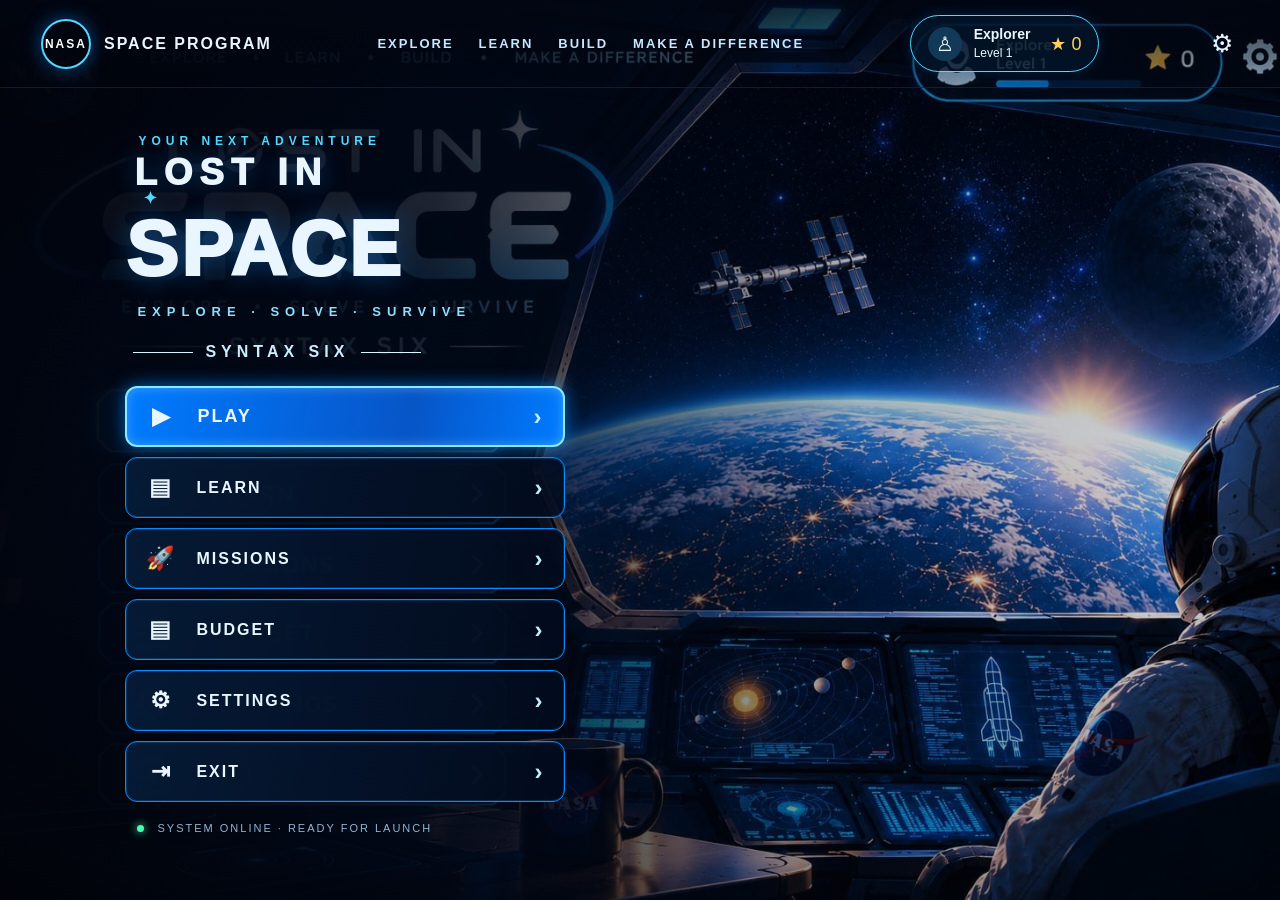
==== index.html @ 26caa360 "Add files via upload" ====
<!doctype html>
<html lang="en">
<head>
<meta charset="utf-8">
<meta name="viewport" content="width=device-width,initial-scale=1">
<title>Lost in Space — Syntax Six</title>
<style>
:root{--blue:#078cff;--cyan:#55d8ff;--ink:#020917;--panel:rgba(2,13,31,.82);--white:#eaf6ff}
*{box-sizing:border-box}body{margin:0;background:#020713;color:var(--white);font-family:Inter,Orbitron,"Segoe UI",sans-serif;min-height:100vh;overflow-x:hidden}
button{font:inherit;color:inherit;cursor:pointer}
.space{position:fixed;inset:0;z-index:-2;background:linear-gradient(90deg,rgba(1,6,18,.98) 0%,rgba(1,8,23,.87) 34%,rgba(1,9,24,.28) 67%,rgba(1,6,18,.18) 100%),url('2747.jpg') center/cover no-repeat}
.space:after{content:"";position:absolute;inset:0;background:radial-gradient(ellipse at 73% 52%,transparent 0 25%,rgba(0,5,15,.15) 65%,rgba(0,0,0,.55));}
header{height:88px;display:flex;align-items:center;justify-content:space-between;padding:18px 3.2%;gap:20px;border-bottom:1px solid #1a8cff30;background:linear-gradient(180deg,#020713bd,transparent)}
.brand{display:flex;align-items:center;gap:13px;font-weight:900;letter-spacing:2px}.brand-mark{width:50px;height:50px;border:2px solid var(--cyan);border-radius:50%;display:grid;place-items:center;color:#fff;font-size:12px;box-shadow:0 0 18px #008cff80}
nav{display:flex;gap:25px;align-items:center}nav a{color:#c8e8ff;text-decoration:none;font-size:13px;letter-spacing:2px;font-weight:700}nav a:hover{color:var(--cyan)}
.profile{display:flex;align-items:center;gap:12px;border:1px solid var(--cyan);border-radius:40px;padding:9px 17px;background:#03162cbb;box-shadow:0 0 14px #008cff35}.avatar{width:34px;height:34px;border-radius:50%;background:#123958;display:grid;place-items:center;font-size:20px}.level{font-size:12px;line-height:1.4}.level b{display:block;font-size:14px}.stars{color:#ffd15a;font-size:18px;margin-left:8px}.gear{border:0;background:transparent;font-size:25px}
main{min-height:calc(100vh - 88px);display:flex;align-items:center;padding:35px 0 55px 9.8%}.menu{width:min(440px,84vw);position:relative}.eyebrow{color:var(--cyan);letter-spacing:5px;font-size:12px;font-weight:800;margin:0 0 8px 13px}.logo{font-size:clamp(43px,6.2vw,78px);font-weight:1000;letter-spacing:3px;line-height:.94;margin:0;text-shadow:0 0 24px #168dff66}.logo span{display:block;font-size:.47em;letter-spacing:7px;margin:0 0 7px 9px}.orbit{color:var(--cyan)}.tagline{letter-spacing:6px;color:#8fdfff;font-size:13px;font-weight:800;margin:18px 0 24px 12px}.rule{display:flex;align-items:center;gap:12px;color:#cceeff;letter-spacing:5px;font-weight:800;margin:0 0 25px 8px}.rule:before,.rule:after{content:"";height:1px;background:#d8f4ff;width:60px}
.actions{display:grid;gap:10px}.menu-btn{display:flex;align-items:center;gap:20px;width:100%;min-height:61px;padding:11px 20px;border:1px solid #078cff;border-radius:12px;background:linear-gradient(100deg,#061c38ed,#020b1ddd);box-shadow:inset 0 0 0 1px #0c7ad84a;transition:.18s;text-align:left;letter-spacing:2px;font-weight:800;font-size:16px}.menu-btn .ico{width:30px;font-size:23px;text-align:center}.menu-btn .arrow{margin-left:auto;font-size:24px;color:#bfeeff}.menu-btn:hover,.menu-btn:focus-visible{outline:none;transform:translateX(5px);border-color:#b0f2ff;box-shadow:0 0 22px #078cff70,inset 0 0 15px #078cff22}.menu-btn.primary{background:linear-gradient(100deg,#007bff,#0755c7 65%,#007bff);border:2px solid #8beaff;box-shadow:0 0 18px #008cffad,inset 0 0 12px #b3f7ff50;font-size:18px}
.status{font-size:11px;letter-spacing:2px;color:#8fb6d4;margin:20px 0 0 12px}.status i{display:inline-block;width:7px;height:7px;border-radius:50%;background:#4effb1;box-shadow:0 0 9px #4effb1;margin-right:8px}
.modal-backdrop{position:fixed;inset:0;background:#000b;display:none;place-items:center;padding:20px;z-index:5}.modal-backdrop.show{display:grid}.modal{width:min(480px,100%);border:1px solid var(--cyan);border-radius:18px;padding:27px;background:linear-gradient(145deg,#071a32,#020713);box-shadow:0 0 40px #007bff66}.modal h2{margin:0 0 12px;letter-spacing:3px}.modal p{color:#b5d8ef;line-height:1.6}.modal button{border:1px solid var(--cyan);background:#064e9b;border-radius:8px;padding:10px 18px;margin-top:10px}.modal .close{float:right;background:transparent;margin:0;padding:4px 10px}
@media(max-width:760px){header{height:auto;min-height:75px;padding:13px 4%;flex-wrap:wrap}.brand-mark{width:40px;height:40px}nav{order:3;width:100%;justify-content:center;gap:14px;flex-wrap:wrap}nav a{font-size:10px;letter-spacing:1px}.profile{margin-left:auto;padding:6px 10px}.gear{display:none}main{padding:45px 7%;min-height:calc(100vh - 110px);align-items:center}.space{background-position:58% center}.menu{width:min(420px,100%)}.menu-btn{min-height:56px}.tagline{letter-spacing:4px}}
@media(prefers-reduced-motion:reduce){*{transition:none!important}}
</style>
</head>
<body>
<div class="space" aria-hidden="true"></div>
<header>
  <div class="brand"><div class="brand-mark">NASA</div><span>SPACE PROGRAM</span></div>
  <nav aria-label="Main navigation"><a href="#explore" data-panel="Explore">EXPLORE</a><a href="#learn" data-panel="Learn">LEARN</a><a href="#build" data-panel="Build">BUILD</a><a href="#impact" data-panel="Make a Difference">MAKE A DIFFERENCE</a></nav>
  <div class="profile"><div class="avatar">♙</div><div class="level"><b>Explorer</b>Level <span id="level">1</span></div><span class="stars">★ <span id="stars">0</span></span></div>
  <button class="gear" aria-label="Open settings" data-panel="Settings">⚙</button>
</header>
<main>
  <section class="menu" aria-label="Game menu">
    <p class="eyebrow">YOUR NEXT ADVENTURE</p>
    <h1 class="logo"><span>LOST IN <span class="orbit">✦</span></span>SPACE</h1>
    <p class="tagline">EXPLORE · SOLVE · SURVIVE</p>
    <div class="rule">SYNTAX SIX</div>
    <div class="actions">
      <button class="menu-btn primary" data-panel="Play"><span class="ico">▶</span> PLAY <span class="arrow">›</span></button>
      <button class="menu-btn" data-panel="Learn"><span class="ico">▤</span> LEARN <span class="arrow">›</span></button>
      <button class="menu-btn" data-panel="Missions"><span class="ico">🚀</span> MISSIONS <span class="arrow">›</span></button>
      <button class="menu-btn" data-panel="Budget"><span class="ico">▤</span> BUDGET <span class="arrow">›</span></button>
      <button class="menu-btn" data-panel="Settings"><span class="ico">⚙</span> SETTINGS <span class="arrow">›</span></button>
      <button class="menu-btn" data-panel="Exit"><span class="ico">⇥</span> EXIT <span class="arrow">›</span></button>
    </div>
    <p class="status"><i></i> SYSTEM ONLINE <span> · </span> READY FOR LAUNCH</p>
  </section>
</main>
<div class="modal-backdrop" id="backdrop" role="dialog" aria-modal="true" aria-labelledby="modal-title">
  <section class="modal"><button class="close" id="close" aria-label="Close">✕</button><h2 id="modal-title">MISSION CONTROL</h2><p id="modal-text">Welcome, Explorer.</p><div id="modal-extra"></div><button id="confirm">CONTINUE</button></section>
</div>
<script>
const backdrop=document.getElementById('backdrop'), title=document.getElementById('modal-title'), body=document.getElementById('modal-text'), extra=document.getElementById('modal-extra');
const content={
 Play:['Ready for launch?','Your first mission is waiting. This is a front-end demo; connect your game engine to start the actual gameplay.','🚀 Mission 01 · The Blue Planet'],
 Learn:['Training database','Learn navigation, resource management, orbital mechanics, and survival basics.','📘 Training modules · Coming soon'],
 Missions:['Mission board','Choose missions, explore unknown worlds, and earn stars as you complete objectives.','⭐ Available missions: 3'],
 Budget:['Mission budget','Track fuel, oxygen, supplies, and mission credits here.','⛽ Fuel 100% · Oxygen 100% · Credits 500'],
 Settings:['System settings','Audio: On · Graphics: High · Language: English','Settings controls can be connected here.'],
 Exit:['Leave the station?','This demo cannot close your browser tab automatically. You can safely close this page when you are ready.',''],
 Explore:['Explore the galaxy','Discover planets, space stations, and new mission locations.','🌌 Galaxy map · Coming soon'],
 Build:['Build your spacecraft','Design your ship and manage its equipment.','🛠 Ship builder · Coming soon'],
 'Make a Difference':['Make a difference','Complete science missions and help protect the worlds you discover.','🌍 Science impact · Coming soon']
};
function openPanel(name){const item=content[name]||[name,'Mission control is ready.',''];title.textContent=item[0].toUpperCase();body.textContent=item[1];extra.textContent=item[2];backdrop.classList.add('show');}
document.querySelectorAll('[data-panel]').forEach(el=>el.addEventListener('click',e=>{e.preventDefault();openPanel(el.dataset.panel)}));
document.getElementById('close').addEventListener('click',()=>backdrop.classList.remove('show'));
document.getElementById('confirm').addEventListener('click',()=>backdrop.classList.remove('show'));
backdrop.addEventListener('click',e=>{if(e.target===backdrop)backdrop.classList.remove('show')});
document.addEventListener('keydown',e=>{if(e.key==='Escape')backdrop.classList.remove('show')});
</script>
</body>
</html>
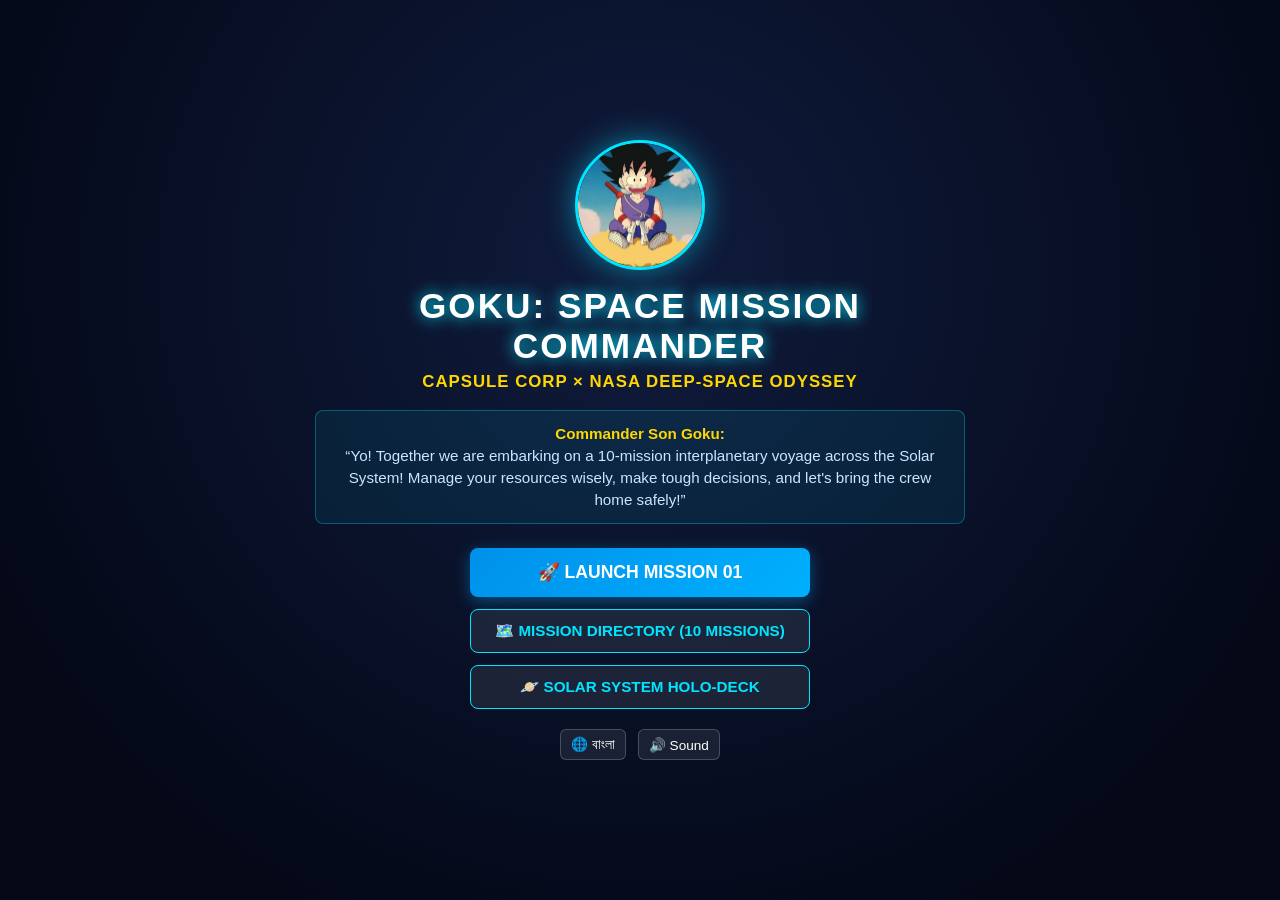
==== commit 4a7adf95: "Add files via upload" ====
--- a/index.html
+++ b/index.html
@@ -1,74 +1,594 @@
-<!doctype html>
+<!DOCTYPE html>
 <html lang="en">
 <head>
-<meta charset="utf-8">
-<meta name="viewport" content="width=device-width,initial-scale=1">
-<title>Lost in Space — Syntax Six</title>
-<style>
-:root{--blue:#078cff;--cyan:#55d8ff;--ink:#020917;--panel:rgba(2,13,31,.82);--white:#eaf6ff}
-*{box-sizing:border-box}body{margin:0;background:#020713;color:var(--white);font-family:Inter,Orbitron,"Segoe UI",sans-serif;min-height:100vh;overflow-x:hidden}
-button{font:inherit;color:inherit;cursor:pointer}
-.space{position:fixed;inset:0;z-index:-2;background:linear-gradient(90deg,rgba(1,6,18,.98) 0%,rgba(1,8,23,.87) 34%,rgba(1,9,24,.28) 67%,rgba(1,6,18,.18) 100%),url('2747.jpg') center/cover no-repeat}
-.space:after{content:"";position:absolute;inset:0;background:radial-gradient(ellipse at 73% 52%,transparent 0 25%,rgba(0,5,15,.15) 65%,rgba(0,0,0,.55));}
-header{height:88px;display:flex;align-items:center;justify-content:space-between;padding:18px 3.2%;gap:20px;border-bottom:1px solid #1a8cff30;background:linear-gradient(180deg,#020713bd,transparent)}
-.brand{display:flex;align-items:center;gap:13px;font-weight:900;letter-spacing:2px}.brand-mark{width:50px;height:50px;border:2px solid var(--cyan);border-radius:50%;display:grid;place-items:center;color:#fff;font-size:12px;box-shadow:0 0 18px #008cff80}
-nav{display:flex;gap:25px;align-items:center}nav a{color:#c8e8ff;text-decoration:none;font-size:13px;letter-spacing:2px;font-weight:700}nav a:hover{color:var(--cyan)}
-.profile{display:flex;align-items:center;gap:12px;border:1px solid var(--cyan);border-radius:40px;padding:9px 17px;background:#03162cbb;box-shadow:0 0 14px #008cff35}.avatar{width:34px;height:34px;border-radius:50%;background:#123958;display:grid;place-items:center;font-size:20px}.level{font-size:12px;line-height:1.4}.level b{display:block;font-size:14px}.stars{color:#ffd15a;font-size:18px;margin-left:8px}.gear{border:0;background:transparent;font-size:25px}
-main{min-height:calc(100vh - 88px);display:flex;align-items:center;padding:35px 0 55px 9.8%}.menu{width:min(440px,84vw);position:relative}.eyebrow{color:var(--cyan);letter-spacing:5px;font-size:12px;font-weight:800;margin:0 0 8px 13px}.logo{font-size:clamp(43px,6.2vw,78px);font-weight:1000;letter-spacing:3px;line-height:.94;margin:0;text-shadow:0 0 24px #168dff66}.logo span{display:block;font-size:.47em;letter-spacing:7px;margin:0 0 7px 9px}.orbit{color:var(--cyan)}.tagline{letter-spacing:6px;color:#8fdfff;font-size:13px;font-weight:800;margin:18px 0 24px 12px}.rule{display:flex;align-items:center;gap:12px;color:#cceeff;letter-spacing:5px;font-weight:800;margin:0 0 25px 8px}.rule:before,.rule:after{content:"";height:1px;background:#d8f4ff;width:60px}
-.actions{display:grid;gap:10px}.menu-btn{display:flex;align-items:center;gap:20px;width:100%;min-height:61px;padding:11px 20px;border:1px solid #078cff;border-radius:12px;background:linear-gradient(100deg,#061c38ed,#020b1ddd);box-shadow:inset 0 0 0 1px #0c7ad84a;transition:.18s;text-align:left;letter-spacing:2px;font-weight:800;font-size:16px}.menu-btn .ico{width:30px;font-size:23px;text-align:center}.menu-btn .arrow{margin-left:auto;font-size:24px;color:#bfeeff}.menu-btn:hover,.menu-btn:focus-visible{outline:none;transform:translateX(5px);border-color:#b0f2ff;box-shadow:0 0 22px #078cff70,inset 0 0 15px #078cff22}.menu-btn.primary{background:linear-gradient(100deg,#007bff,#0755c7 65%,#007bff);border:2px solid #8beaff;box-shadow:0 0 18px #008cffad,inset 0 0 12px #b3f7ff50;font-size:18px}
-.status{font-size:11px;letter-spacing:2px;color:#8fb6d4;margin:20px 0 0 12px}.status i{display:inline-block;width:7px;height:7px;border-radius:50%;background:#4effb1;box-shadow:0 0 9px #4effb1;margin-right:8px}
-.modal-backdrop{position:fixed;inset:0;background:#000b;display:none;place-items:center;padding:20px;z-index:5}.modal-backdrop.show{display:grid}.modal{width:min(480px,100%);border:1px solid var(--cyan);border-radius:18px;padding:27px;background:linear-gradient(145deg,#071a32,#020713);box-shadow:0 0 40px #007bff66}.modal h2{margin:0 0 12px;letter-spacing:3px}.modal p{color:#b5d8ef;line-height:1.6}.modal button{border:1px solid var(--cyan);background:#064e9b;border-radius:8px;padding:10px 18px;margin-top:10px}.modal .close{float:right;background:transparent;margin:0;padding:4px 10px}
-@media(max-width:760px){header{height:auto;min-height:75px;padding:13px 4%;flex-wrap:wrap}.brand-mark{width:40px;height:40px}nav{order:3;width:100%;justify-content:center;gap:14px;flex-wrap:wrap}nav a{font-size:10px;letter-spacing:1px}.profile{margin-left:auto;padding:6px 10px}.gear{display:none}main{padding:45px 7%;min-height:calc(100vh - 110px);align-items:center}.space{background-position:58% center}.menu{width:min(420px,100%)}.menu-btn{min-height:56px}.tagline{letter-spacing:4px}}
-@media(prefers-reduced-motion:reduce){*{transition:none!important}}
-</style>
+  <meta charset="UTF-8">
+  <meta name="viewport" content="width=device-width, initial-scale=1.0, maximum-scale=1.0, user-scalable=no, viewport-fit=cover">
+  <meta name="apple-mobile-web-app-capable" content="yes">
+  <meta name="apple-mobile-web-app-status-bar-style" content="black-translucent">
+  <meta name="theme-color" content="#030611">
+  <title>Goku: Space Mission Commander | মহাকাশ অভিযান</title>
+  <link rel="stylesheet" href="css/style.css">
 </head>
 <body>
-<div class="space" aria-hidden="true"></div>
-<header>
-  <div class="brand"><div class="brand-mark">NASA</div><span>SPACE PROGRAM</span></div>
-  <nav aria-label="Main navigation"><a href="#explore" data-panel="Explore">EXPLORE</a><a href="#learn" data-panel="Learn">LEARN</a><a href="#build" data-panel="Build">BUILD</a><a href="#impact" data-panel="Make a Difference">MAKE A DIFFERENCE</a></nav>
-  <div class="profile"><div class="avatar">♙</div><div class="level"><b>Explorer</b>Level <span id="level">1</span></div><span class="stars">★ <span id="stars">0</span></span></div>
-  <button class="gear" aria-label="Open settings" data-panel="Settings">⚙</button>
-</header>
-<main>
-  <section class="menu" aria-label="Game menu">
-    <p class="eyebrow">YOUR NEXT ADVENTURE</p>
-    <h1 class="logo"><span>LOST IN <span class="orbit">✦</span></span>SPACE</h1>
-    <p class="tagline">EXPLORE · SOLVE · SURVIVE</p>
-    <div class="rule">SYNTAX SIX</div>
-    <div class="actions">
-      <button class="menu-btn primary" data-panel="Play"><span class="ico">▶</span> PLAY <span class="arrow">›</span></button>
-      <button class="menu-btn" data-panel="Learn"><span class="ico">▤</span> LEARN <span class="arrow">›</span></button>
-      <button class="menu-btn" data-panel="Missions"><span class="ico">🚀</span> MISSIONS <span class="arrow">›</span></button>
-      <button class="menu-btn" data-panel="Budget"><span class="ico">▤</span> BUDGET <span class="arrow">›</span></button>
-      <button class="menu-btn" data-panel="Settings"><span class="ico">⚙</span> SETTINGS <span class="arrow">›</span></button>
-      <button class="menu-btn" data-panel="Exit"><span class="ico">⇥</span> EXIT <span class="arrow">›</span></button>
-    </div>
-    <p class="status"><i></i> SYSTEM ONLINE <span> · </span> READY FOR LAUNCH</p>
-  </section>
-</main>
-<div class="modal-backdrop" id="backdrop" role="dialog" aria-modal="true" aria-labelledby="modal-title">
-  <section class="modal"><button class="close" id="close" aria-label="Close">✕</button><h2 id="modal-title">MISSION CONTROL</h2><p id="modal-text">Welcome, Explorer.</p><div id="modal-extra"></div><button id="confirm">CONTINUE</button></section>
-</div>
-<script>
-const backdrop=document.getElementById('backdrop'), title=document.getElementById('modal-title'), body=document.getElementById('modal-text'), extra=document.getElementById('modal-extra');
-const content={
- Play:['Ready for launch?','Your first mission is waiting. This is a front-end demo; connect your game engine to start the actual gameplay.','🚀 Mission 01 · The Blue Planet'],
- Learn:['Training database','Learn navigation, resource management, orbital mechanics, and survival basics.','📘 Training modules · Coming soon'],
- Missions:['Mission board','Choose missions, explore unknown worlds, and earn stars as you complete objectives.','⭐ Available missions: 3'],
- Budget:['Mission budget','Track fuel, oxygen, supplies, and mission credits here.','⛽ Fuel 100% · Oxygen 100% · Credits 500'],
- Settings:['System settings','Audio: On · Graphics: High · Language: English','Settings controls can be connected here.'],
- Exit:['Leave the station?','This demo cannot close your browser tab automatically. You can safely close this page when you are ready.',''],
- Explore:['Explore the galaxy','Discover planets, space stations, and new mission locations.','🌌 Galaxy map · Coming soon'],
- Build:['Build your spacecraft','Design your ship and manage its equipment.','🛠 Ship builder · Coming soon'],
- 'Make a Difference':['Make a difference','Complete science missions and help protect the worlds you discover.','🌍 Science impact · Coming soon']
-};
-function openPanel(name){const item=content[name]||[name,'Mission control is ready.',''];title.textContent=item[0].toUpperCase();body.textContent=item[1];extra.textContent=item[2];backdrop.classList.add('show');}
-document.querySelectorAll('[data-panel]').forEach(el=>el.addEventListener('click',e=>{e.preventDefault();openPanel(el.dataset.panel)}));
-document.getElementById('close').addEventListener('click',()=>backdrop.classList.remove('show'));
-document.getElementById('confirm').addEventListener('click',()=>backdrop.classList.remove('show'));
-backdrop.addEventListener('click',e=>{if(e.target===backdrop)backdrop.classList.remove('show')});
-document.addEventListener('keydown',e=>{if(e.key==='Escape')backdrop.classList.remove('show')});
-</script>
+
+  <!-- ==========================================
+       SCREEN 1: START & TITLE SCREEN
+       ========================================== -->
+  <div id="startScreen" class="app-screen active">
+    <div class="start-hero">
+      <div class="goku-avatar-wrap">
+        <img src="assets/goku.jpg" alt="Commander Son Goku" class="goku-avatar-img">
+      </div>
+      <h1 class="game-main-title" data-en="GOKU: SPACE MISSION COMMANDER" data-bn="গোকু: স্পেস মিশন কমান্ডার">GOKU: SPACE MISSION COMMANDER</h1>
+      <h2 class="game-sub-title" data-en="CAPSULE CORP × NASA DEEP-SPACE ODYSSEY" data-bn="ক্যাপসুল কর্প × নাসা মহাকাশ অভিযান">CAPSULE CORP × NASA DEEP-SPACE ODYSSEY</h2>
+      
+      <div class="goku-welcome-bubble">
+        <strong style="color:var(--neon-gold);">Commander Son Goku:</strong><br>
+        <span data-en="&ldquo;Yo! Together we are embarking on a 10-mission interplanetary voyage across the Solar System! Manage your resources wisely, make tough decisions, and let's bring the crew home safely!&rdquo;"
+              data-bn="&ldquo;ইয়ো! আমরা একসাথে সৌরজগতের ১০টি রোমাঞ্চকর মিশনে নামছি! জ্বালানি, অক্সিজেন আর খাবার সাবধানে সামলাও, সঠিক সিদ্ধান্ত নাও আর নিরাপদে ঘরে ফিরো!&rdquo;">
+          &ldquo;Yo! Together we are embarking on a 10-mission interplanetary voyage across the Solar System! Manage your resources wisely, make tough decisions, and let's bring the crew home safely!&rdquo;
+        </span>
+      </div>
+
+      <div class="start-btn-group">
+        <button id="btnStartGame" class="btn-primary" data-en="🚀 LAUNCH MISSION 01" data-bn="🚀 প্রথম মিশন শুরু করুন">🚀 LAUNCH MISSION 01</button>
+        <button id="btnMissionSelect" class="btn-secondary" data-en="🗺️ MISSION DIRECTORY (10 MISSIONS)" data-bn="🗺️ মিশন ডিরেক্টরি (১০টি মিশন)">🗺️ MISSION DIRECTORY (10 MISSIONS)</button>
+        <button id="btnHoloDeck" class="btn-secondary" data-en="🪐 SOLAR SYSTEM HOLO-DECK" data-bn="🪐 সৌরজগৎ এনসাইক্লোপিডিয়া">🪐 SOLAR SYSTEM HOLO-DECK</button>
+      </div>
+
+      <div style="display:flex; gap:12px; margin-top:20px;">
+        <button id="langToggleBtn" class="icon-btn">🌐 বাংলা</button>
+        <button id="soundToggleBtn" class="icon-btn">🔊 Sound</button>
+      </div>
+    </div>
+  </div>
+
+  <!-- ==========================================
+       SCREEN 2: COCKPIT HUD GAMEPLAY
+       ========================================== -->
+  <div id="gameplayContainer" class="app-screen">
+    
+    <!-- Top Bar -->
+    <header class="hud-topbar">
+      <div class="hud-top-left">
+        <span id="hudMissionName" class="hud-mission-badge">M01: FIRST LAUNCH</span>
+        <span id="hudDestination" class="hud-dest-text">Earth Low Orbit (300 km)</span>
+      </div>
+      <div class="hud-top-center">
+        <span id="hudMissionTime">00:00</span>
+      </div>
+      <div class="hud-top-right">
+        <button class="icon-btn" onclick="gameApp.openMissionSelect()" title="Missions">🗺️</button>
+        <button class="icon-btn" onclick="gameApp.openEncyclopedia()" title="Holo-Deck">🪐</button>
+        <button class="icon-btn" onclick="gameApp.toggleLanguage()" title="Language">🌐</button>
+        <button class="icon-btn" onclick="gameApp.showScreen('startScreen')" title="Home">🏠</button>
+      </div>
+    </header>
+
+    <!-- Cockpit 3-Column Body -->
+    <main class="cockpit-body">
+      
+      <!-- LEFT PANEL: CREW & COMMANDER GOKU -->
+      <aside class="side-panel glass-panel">
+        <div class="panel-header">
+          <span data-en="CREW TELEMETRY" data-bn="ক্রু ও কমান্ডার স্ট্যাটাস">CREW TELEMETRY</span>
+          <span style="color:var(--neon-gold); font-size:0.75rem;">SAIYAN CLASS</span>
+        </div>
+
+        <div class="goku-commander-card">
+          <div class="mini-goku-avatar">
+            <img src="assets/goku.jpg" alt="Son Goku">
+          </div>
+          <div class="goku-card-info">
+            <span class="commander-name">Son Goku (孫悟空)</span>
+            <span class="commander-role" data-en="Mission Commander" data-bn="মিশন কমান্ডার">Mission Commander</span>
+          </div>
+        </div>
+
+        <div class="telemetry-row">
+          <div class="gauge-label-wrap">
+            <span>❤️ <span data-en="Crew Health" data-bn="ক্রু স্বাস্থ্য">Crew Health</span></span>
+            <span id="gaugeHealth_val" class="gauge-val">100%</span>
+          </div>
+          <div class="gauge-track"><div id="gaugeHealth" class="gauge-fill"></div></div>
+        </div>
+
+        <div class="telemetry-row">
+          <div class="gauge-label-wrap">
+            <span>🍖 <span data-en="Food Rations" data-bn="খাদ্য ভাণ্ডার">Food Rations</span></span>
+            <span id="gaugeFood_val" class="gauge-val">100%</span>
+          </div>
+          <div class="gauge-track"><div id="gaugeFood" class="gauge-fill"></div></div>
+        </div>
+
+        <div class="telemetry-row">
+          <div class="gauge-label-wrap">
+            <span>💧 <span data-en="Drinking Water" data-bn="বিশুদ্ধ পানি">Drinking Water</span></span>
+            <span id="gaugeWater_val" class="gauge-val">100%</span>
+          </div>
+          <div class="gauge-track"><div id="gaugeWater" class="gauge-fill"></div></div>
+        </div>
+
+        <div class="telemetry-row">
+          <div class="gauge-label-wrap">
+            <span>🫁 <span data-en="Life Support O2" data-bn="জীবন রক্ষাকারী অক্সিজেন">Life Support O2</span></span>
+            <span id="gaugeCrewO2_val" class="gauge-val">100%</span>
+          </div>
+          <div class="gauge-track"><div id="gaugeCrewO2" class="gauge-fill"></div></div>
+        </div>
+
+        <div class="telemetry-row">
+          <div class="gauge-label-wrap">
+            <span>⚡ <span data-en="Saiyan Energy" data-bn="সাইয়ান এনার্জি">Saiyan Energy</span></span>
+            <span id="gaugeEnergy_val" class="gauge-val">100%</span>
+          </div>
+          <div class="gauge-track"><div id="gaugeEnergy" class="gauge-fill"></div></div>
+        </div>
+
+        <div class="telemetry-row">
+          <div class="gauge-label-wrap">
+            <span>🧠 <span data-en="Crew Stress" data-bn="মানসিক চাপ">Crew Stress</span></span>
+            <span id="gaugeStress_val" class="gauge-val">10%</span>
+          </div>
+          <div class="gauge-track"><div id="gaugeStress" class="gauge-fill" style="background:#00e5ff;"></div></div>
+        </div>
+
+        <!-- Crew Actions -->
+        <div class="crew-action-grid">
+          <button id="btnRestCrew" class="action-btn-sm" title="Rest reduces stress by consuming food/water">
+            <span>🛏️</span>
+            <span data-en="REST CREW" data-bn="বিশ্রাম নিন">REST CREW</span>
+          </button>
+          <button id="btnSenzu" class="action-btn-sm" title="Senzu bean restores health and stamina to 100%">
+            <span>🌱</span>
+            <span data-en="SENZU BEAN" data-bn="সেনজু বিন">SENZU BEAN</span>
+            <span id="senzuCount" style="color:var(--neon-gold); font-size:0.7rem;">× 3</span>
+          </button>
+        </div>
+      </aside>
+
+      <!-- CENTER: SIMULATION CANVAS & BOTTOM CHECKLIST -->
+      <section class="center-cockpit">
+        <div class="canvas-wrapper">
+          <canvas id="simCanvas"></canvas>
+
+          <!-- Mobile On-Screen Touch Controls -->
+          <div class="mobile-controls-overlay">
+            <div class="touch-dpad">
+              <button id="btnTouchUp" class="touch-btn btn-dpad-up">▲</button>
+              <button id="btnTouchLeft" class="touch-btn btn-dpad-left">◀</button>
+              <button id="btnTouchRight" class="touch-btn btn-dpad-right">▶</button>
+              <button id="btnTouchDown" class="touch-btn btn-dpad-down">▼</button>
+            </div>
+            <div class="touch-action-group">
+              <button id="btnTouchThrust" class="touch-action-btn">🚀<br>THRUST</button>
+              <button id="btnTouchAction" class="touch-action-btn">⚡<br>ACTION</button>
+            </div>
+          </div>
+        </div>
+
+        <!-- Bottom Objectives Bar -->
+        <div class="bottom-objectives-panel glass-panel">
+          <div class="objectives-title" data-en="🎯 CURRENT MISSION OBJECTIVES" data-bn="🎯 বর্তমান মিশনের লক্ষ্যসমূহ">🎯 CURRENT MISSION OBJECTIVES</div>
+          <div id="hudObjectivesList" class="objectives-list">
+            <!-- Dynamically populated checklist -->
+          </div>
+        </div>
+      </section>
+
+      <!-- RIGHT PANEL: SPACECRAFT RESOURCES -->
+      <aside class="side-panel glass-panel">
+        <div class="panel-header">
+          <span data-en="SPACECRAFT TELEMETRY" data-bn="নভোযান টেলিমেট্রি">SPACECRAFT TELEMETRY</span>
+          <span style="color:var(--neon-cyan); font-size:0.75rem;">KINTO-UN 1</span>
+        </div>
+
+        <div class="telemetry-row">
+          <div class="gauge-label-wrap">
+            <span>🚀 <span data-en="Ion Propellant (Fuel)" data-bn="জ্বালানি">Ion Propellant (Fuel)</span></span>
+            <span id="gaugeFuel_val" class="gauge-val">100%</span>
+          </div>
+          <div class="gauge-track"><div id="gaugeFuel" class="gauge-fill"></div></div>
+        </div>
+
+        <div class="telemetry-row">
+          <div class="gauge-label-wrap">
+            <span>🫁 <span data-en="Oxygen Reserves" data-bn="অক্সিজেন ভাণ্ডার">Oxygen Reserves</span></span>
+            <span id="gaugeO2_val" class="gauge-val">100%</span>
+          </div>
+          <div class="gauge-track"><div id="gaugeO2" class="gauge-fill"></div></div>
+        </div>
+
+        <div class="telemetry-row">
+          <div class="gauge-label-wrap">
+            <span>🔋 <span data-en="Capsule Reactor Power" data-bn="রিঅ্যাক্টর বিদ্যুৎ">Capsule Reactor Power</span></span>
+            <span id="gaugePower_val" class="gauge-val">100%</span>
+          </div>
+          <div class="gauge-track"><div id="gaugePower" class="gauge-fill"></div></div>
+        </div>
+
+        <div class="telemetry-row">
+          <div class="gauge-label-wrap">
+            <span>🛡️ <span data-en="Hull Shield Integrity" data-bn="জাহাজের বর্ম অক্ষত">Hull Shield Integrity</span></span>
+            <span id="gaugeHull_val" class="gauge-val">100%</span>
+          </div>
+          <div class="gauge-track"><div id="gaugeHull" class="gauge-fill"></div></div>
+        </div>
+
+        <div class="telemetry-row">
+          <div class="gauge-label-wrap">
+            <span>📦 <span data-en="Cargo Payload Mass" data-bn="মালামালের ভর">Cargo Payload Mass</span></span>
+            <span id="gaugeCargo_val" class="gauge-val">60%</span>
+          </div>
+          <div class="gauge-track"><div id="gaugeCargo" class="gauge-fill"></div></div>
+        </div>
+
+        <div class="telemetry-row">
+          <div class="gauge-label-wrap">
+            <span>📡 <span data-en="Mission Control Signal" data-bn="যোগাযোগ সংকেত">Mission Control Signal</span></span>
+            <span id="gaugeComms_val" class="gauge-val">100%</span>
+          </div>
+          <div class="gauge-track"><div id="gaugeComms" class="gauge-fill"></div></div>
+        </div>
+
+        <div class="cargo-consequence-card" style="margin-top:auto;">
+          <div style="font-weight:700; color:var(--neon-gold);" data-en="CONSEQUENCE ENGINE" data-bn="সিদ্ধান্ত ও প্রভাব">CONSEQUENCE ENGINE</div>
+          <div style="color:var(--text-secondary); font-size:0.75rem;" data-en="Space is not about reaching the destination. It is about making the right decisions to come back home." data-bn="মহাকাশ শুধু গন্তব্যে পৌঁছানো নয়। এটি সঠিক সিদ্ধান্ত নিয়ে নিরাপদে ঘরে ফেরার শিল্প।">
+            Space is not about reaching the destination. It is about making the right decisions to come back home.
+          </div>
+        </div>
+      </aside>
+
+    </main>
+  </div>
+
+  <!-- ==========================================
+       MODAL 1: MISSION BRIEFING
+       ========================================== -->
+  <div id="briefingModal" class="modal-backdrop">
+    <div class="modal-card">
+      <div class="modal-header">
+        <div class="modal-title-group">
+          <span id="briefingAct" class="modal-act-subtitle">ACT 1 — TRAINING</span>
+          <span id="briefingTitle" class="modal-title">MISSION 01: FIRST LAUNCH</span>
+        </div>
+        <button id="briefingCloseBtn" class="icon-btn">✕</button>
+      </div>
+
+      <div class="modal-body">
+        <div style="display:flex; justify-content:space-between; align-items:center;">
+          <div><strong style="color:var(--neon-cyan);">DESTINATION:</strong> <span id="briefingDest">Earth Orbit</span></div>
+          <div><strong style="color:var(--neon-gold);">RISK LEVEL:</strong> <span id="briefingDifficulty">⭐</span></div>
+        </div>
+
+        <div>
+          <strong style="color:var(--neon-cyan);">OBJECTIVE:</strong>
+          <p id="briefingObjective" style="margin-top:4px; font-size:0.9rem; line-height:1.4; color:#d9e8fb;">Launch into orbit.</p>
+        </div>
+
+        <div>
+          <strong style="color:var(--neon-gold);">TACTICAL TASKS:</strong>
+          <ul id="briefingTasks" style="list-style:none; margin-top:6px; display:flex; flex-direction:column; gap:4px; font-size:0.85rem;"></ul>
+        </div>
+
+        <div>
+          <strong style="color:var(--neon-red);">POTENTIAL RISK:</strong>
+          <p id="briefingRisk" style="margin-top:4px; font-size:0.85rem; color:#ff9100;"></p>
+        </div>
+
+        <div class="goku-welcome-bubble" style="margin-bottom:0;">
+          <strong style="color:var(--neon-gold);">Commander Goku's Advice:</strong><br>
+          <span id="briefingGokuText">Hold on tight!</span>
+        </div>
+      </div>
+
+      <div class="modal-footer">
+        <button id="briefingPrepBtn" class="btn-primary" data-en="CONFIGURE CARGO & EQUIPMENT ➔" data-bn="মালামাল ও সরঞ্জাম প্রস্তুত করুন ➔">CONFIGURE CARGO & EQUIPMENT ➔</button>
+      </div>
+    </div>
+  </div>
+
+  <!-- ==========================================
+       MODAL 2: CARGO PREPARATION & CONSEQUENCE
+       ========================================== -->
+  <div id="cargoModal" class="modal-backdrop">
+    <div class="modal-card">
+      <div class="modal-header">
+        <div class="modal-title-group">
+          <span class="modal-act-subtitle" data-en="DECISION & CONSEQUENCE SYSTEM" data-bn="সিদ্ধান্ত ও পরিণতি ব্যবস্থা">DECISION & CONSEQUENCE SYSTEM</span>
+          <span class="modal-title" data-en="MISSION PAYLOAD CONFIGURATION" data-bn="মিশন মালামাল ও জ্বালানি লোডিং">MISSION PAYLOAD CONFIGURATION</span>
+        </div>
+        <button class="modal-close-btn icon-btn">✕</button>
+      </div>
+
+      <div class="modal-body">
+        <div class="cargo-consequence-card">
+          <strong style="color:var(--neon-cyan);" data-en="Physics Tradeoff Notice:" data-bn="মহাকাশ পদার্থবিদ্যার নিয়মাবলী:">Physics Tradeoff Notice:</strong>
+          <span data-en="More Food/Water = Higher Crew Survival, but Spacecraft Mass ↑ = Fuel Consumption Rate ↑ and Maneuverability ↓."
+                data-bn="বেশি খাবার/পানি = ক্রু বেঁচে থাকার সম্ভাবনা বৃদ্ধি, কিন্তু নভোযানের ভর বৃদ্ধি = জ্বালানি খরচ বৃদ্ধি ও স্টিয়ারিং ধীর!">
+            More Food/Water = Higher Crew Survival, but Spacecraft Mass ↑ = Fuel Consumption Rate ↑ and Maneuverability ↓.
+          </span>
+        </div>
+
+        <!-- Food Rations -->
+        <div class="cargo-config-row">
+          <div>
+            <div style="font-weight:700;">🍖 <span data-en="Food Supply" data-bn="খাদ্য সরবরাহ">Food Supply</span></div>
+            <div style="font-size:0.75rem; color:var(--text-secondary);" data-en="Keeps crew healthy and energized" data-bn="ক্রুর শক্তি ও স্বাস্থ্য বজায় রাখে">Keeps crew healthy</div>
+          </div>
+          <div class="cargo-stepper">
+            <button id="cargo_food_minus" class="step-btn">−</button>
+            <span id="cargoFoodVal" class="step-val">200 kg</span>
+            <button id="cargo_food_plus" class="step-btn">+</button>
+          </div>
+        </div>
+
+        <!-- Drinking Water -->
+        <div class="cargo-config-row">
+          <div>
+            <div style="font-weight:700;">💧 <span data-en="Purified Water" data-bn="বিশুদ্ধ পানি">Purified Water</span></div>
+            <div style="font-size:0.75rem; color:var(--text-secondary);" data-en="Essential for vital life support" data-bn="জীবনের অস্তিত্বের জন্য অপরিহার্য">Vital for survival</div>
+          </div>
+          <div class="cargo-stepper">
+            <button id="cargo_water_minus" class="step-btn">−</button>
+            <span id="cargoWaterVal" class="step-val">200 kg</span>
+            <button id="cargo_water_plus" class="step-btn">+</button>
+          </div>
+        </div>
+
+        <!-- Fuel Propellant -->
+        <div class="cargo-config-row">
+          <div>
+            <div style="font-weight:700;">🚀 <span data-en="Extra Ion Fuel" data-bn="অতিরিক্ত জ্বালানি">Extra Ion Fuel</span></div>
+            <div style="font-size:0.75rem; color:var(--text-secondary);" data-en="Powers thrusters & trajectory burns" data-bn="থ্রাস্টার ও দীর্ঘ ফ্লাইটের চালিকাশক্তি">Powers thrusters</div>
+          </div>
+          <div class="cargo-stepper">
+            <button id="cargo_fuel_minus" class="step-btn">−</button>
+            <span id="cargoFuelVal" class="step-val">500 kg</span>
+            <button id="cargo_fuel_plus" class="step-btn">+</button>
+          </div>
+        </div>
+
+        <!-- Scientific Kits -->
+        <div class="cargo-config-row">
+          <div>
+            <div style="font-weight:700;">🧪 <span data-en="Scientific Lab Equipment" data-bn="বৈজ্ঞানিক গবেষণাগার সরঞ্জাম">Scientific Lab Equipment</span></div>
+            <div style="font-size:0.75rem; color:var(--text-secondary);" data-en="Earns bonus XP from discoveries" data-bn="গবেষণায় বিশাল এক্সপি বোনাস অর্জন">Earns bonus XP</div>
+          </div>
+          <div class="cargo-stepper">
+            <button id="cargo_scienceKit_minus" class="step-btn">−</button>
+            <span id="cargoKitVal" class="step-val">100 kg</span>
+            <button id="cargo_scienceKit_plus" class="step-btn">+</button>
+          </div>
+        </div>
+
+        <!-- Emergency Oxygen Tanks -->
+        <div class="cargo-config-row">
+          <div>
+            <div style="font-weight:700;">🫁 <span data-en="Oxygen Reserve Tanks" data-bn="অক্সিজেন রিজার্ভ সিলিন্ডার">Oxygen Reserve Tanks</span></div>
+            <div style="font-size:0.75rem; color:var(--text-secondary);" data-en="Backup breathable atmosphere" data-bn="জরুরি শ্বাসের জোগান">Critical backup</div>
+          </div>
+          <div class="cargo-stepper">
+            <button id="cargo_oxygen_minus" class="step-btn">−</button>
+            <span id="cargoO2Val" class="step-val">200 kg</span>
+            <button id="cargo_oxygen_plus" class="step-btn">+</button>
+          </div>
+        </div>
+
+        <!-- Payload Mass Bar -->
+        <div style="margin-top:6px;">
+          <div style="display:flex; justify-content:space-between; font-size:0.8rem; margin-bottom:4px;">
+            <span data-en="Total Spacecraft Payload Mass:" data-bn="মোট নভোযানের পেলোড ভর:">Total Spacecraft Payload Mass:</span>
+            <span id="cargoWeightText" style="font-family:var(--font-mono); font-weight:700; color:var(--neon-cyan);">1200 kg / 1200 kg</span>
+          </div>
+          <div class="gauge-track"><div id="cargoWeightBar" class="gauge-fill"></div></div>
+        </div>
+
+        <div style="display:flex; justify-content:space-between; font-size:0.85rem; padding:6px 0;">
+          <div><span data-en="Fuel Consumption Rate:" data-bn="জ্বালানি ব্যবহারের হার:">Fuel Consumption Rate:</span> <strong id="cargoFuelMultiplier" style="color:var(--neon-gold);">1.15x</strong></div>
+          <div><span data-en="Maneuverability:" data-bn="স্টিয়ারিং গতিশীলতা:">Maneuverability:</span> <strong id="cargoManeuverability" style="color:var(--neon-green);">85%</strong></div>
+        </div>
+      </div>
+
+      <div class="modal-footer">
+        <button id="confirmLaunchBtn" class="btn-primary" data-en="CONFIRM & COMMENCE LAUNCH ➔" data-bn="যাচাই সম্পন্ন ও উড্ডয়ন শুরু ➔">CONFIRM & COMMENCE LAUNCH ➔</button>
+      </div>
+    </div>
+  </div>
+
+  <!-- ==========================================
+       MODAL 3: UNEXPECTED CRISIS EVENT (Page 2 & 11)
+       ========================================== -->
+  <div id="crisisModal" class="modal-backdrop">
+    <div class="modal-card crisis-pulse">
+      <div class="modal-header" style="border-color:var(--neon-red);">
+        <div class="modal-title-group">
+          <span class="modal-act-subtitle" style="color:var(--neon-red);" data-en="🚨 RED ALERT — UNEXPECTED EVENT" data-bn="🚨 লাল সংকেত — অপ্রত্যাশিত সংকট">🚨 RED ALERT — UNEXPECTED EVENT</span>
+          <span id="crisisEventTitle" class="modal-title" style="color:#ff5566;">SOLAR RADIATION STORM</span>
+        </div>
+      </div>
+
+      <div class="modal-body">
+        <p id="crisisEventDesc" style="font-size:0.95rem; line-height:1.45; color:#ffebee;"></p>
+        <div style="font-weight:700; color:var(--neon-gold); font-size:0.85rem;" data-en="COMMANDER DECISION REQUIRED:" data-bn="কমান্ডারের অবিলম্বে সিদ্ধান্ত প্রয়োজন:">
+          COMMANDER DECISION REQUIRED:
+        </div>
+        <div id="crisisChoices" style="display:flex; flex-direction:column; gap:10px;">
+          <!-- Populated dynamically -->
+        </div>
+      </div>
+    </div>
+  </div>
+
+  <!-- ==========================================
+       MODAL 4: MISSION RESULTS SCREEN (Page 12-13)
+       ========================================== -->
+  <div id="resultScreen" class="app-screen">
+    <div class="modal-backdrop active" style="position:relative; width:100%; height:100%; background:none;">
+      <div class="modal-card" style="max-width:580px;">
+        <div class="modal-header">
+          <span id="resultStatus" class="result-header" style="color:var(--neon-green);">✅ MISSION COMPLETE</span>
+        </div>
+
+        <div class="modal-body">
+          <!-- Statistics Grid -->
+          <div class="result-stat-grid">
+            <div class="result-stat-box">
+              <span class="result-stat-title" data-en="Crew Survival" data-bn="ক্রু বেঁচে থাকার হার">Crew Survival</span>
+              <span id="resCrewSurvival" class="result-stat-value">100%</span>
+            </div>
+            <div class="result-stat-box">
+              <span class="result-stat-title" data-en="Fuel Remaining" data-bn="অবশিষ্ট জ্বালানি">Fuel Remaining</span>
+              <span id="resFuelRemain" class="result-stat-value">34%</span>
+            </div>
+            <div class="result-stat-box">
+              <span class="result-stat-title" data-en="Oxygen Remaining" data-bn="অবশিষ্ট অক্সিজেন">Oxygen Remaining</span>
+              <span id="resO2Remain" class="result-stat-value">41%</span>
+            </div>
+            <div class="result-stat-box">
+              <span class="result-stat-title" data-en="Hull Shield Integrity" data-bn="জাহাজের বর্ম অক্ষত">Hull Shield Integrity</span>
+              <span id="resHullIntegrity" class="result-stat-value">82%</span>
+            </div>
+            <div class="result-stat-box" style="grid-column: span 2;">
+              <span class="result-stat-title" data-en="Tasks & Samples Completed" data-bn="সম্পন্ন কাজ ও সংগৃহীত নমুনা">Tasks & Samples Completed</span>
+              <span id="resSamples" class="result-stat-value">5 / 5</span>
+            </div>
+          </div>
+
+          <!-- Itemized Scoring System (From PDF Page 12) -->
+          <div class="score-breakdown-card">
+            <div style="font-weight:700; color:var(--neon-gold); font-size:0.85rem; margin-bottom:4px;" data-en="SCORING BREAKDOWN (PDF STANDARD)" data-bn="স্কোরিং বিবরণ (পিডিএফ নিয়ম)">
+              SCORING BREAKDOWN (PDF STANDARD)
+            </div>
+            <div id="scoreList"></div>
+            <div class="score-total-box">
+              <span class="score-total-title" data-en="MISSION SCORE" data-bn="মোট মিশন স্কোর">MISSION SCORE</span>
+              <span id="resultTotalScore" class="score-total-val">1,420 XP</span>
+            </div>
+          </div>
+
+          <div style="text-align:center; font-size:1.8rem; margin:6px 0;" id="resultStars">
+            ⭐⭐⭐⭐
+          </div>
+
+          <div class="goku-welcome-bubble" style="margin-bottom:0;">
+            <strong style="color:var(--neon-gold);">Commander Son Goku:</strong><br>
+            <span id="resultGokuText">Awesome teamwork! Ready for the next coordinates!</span>
+          </div>
+        </div>
+
+        <div class="modal-footer">
+          <button id="resultHomeBtn" class="btn-secondary" data-en="BASE CONTROL" data-bn="বেস কন্ট্রোল">BASE CONTROL</button>
+          <button id="resultRetryBtn" class="btn-secondary" data-en="RETRY" data-bn="পুনরায় চেষ্টা">RETRY</button>
+          <button id="resultNextBtn" class="btn-primary" data-en="NEXT MISSION UNLOCKED ➔" data-bn="পরবর্তী মিশন আনলক ➔">NEXT MISSION UNLOCKED ➔</button>
+        </div>
+      </div>
+    </div>
+  </div>
+
+  <!-- ==========================================
+       MODAL 5: SOLAR SYSTEM HOLO-DECK ENCYCLOPEDIA
+       ========================================== -->
+  <div id="encyclopediaModal" class="modal-backdrop">
+    <div class="modal-card" style="max-width:750px;">
+      <div class="modal-header">
+        <div class="modal-title-group">
+          <span class="modal-act-subtitle" data-en="EDUCATIONAL SOLAR SYSTEM ARCHIVE" data-bn="সৌরজগতের বৈজ্ঞানিক এনসাইক্লোপিডিয়া">EDUCATIONAL SOLAR SYSTEM ARCHIVE</span>
+          <span class="modal-title" data-en="PLANETS OF THE SOLAR SYSTEM" data-bn="সৌরজগতের ৮টি গ্রহের তথ্য">PLANETS OF THE SOLAR SYSTEM</span>
+        </div>
+        <button class="modal-close-btn icon-btn">✕</button>
+      </div>
+
+      <div class="modal-body">
+        <div class="holo-layout">
+          <!-- Planet Selector Column -->
+          <div id="encyclopediaPlanetList" class="planet-tab-list">
+            <!-- Dynamically populated 8 planets -->
+          </div>
+
+          <!-- Planet Educational Fact Card -->
+          <div class="holo-details-wrap">
+            <div class="holo-planet-visual">
+              <div id="holoPlanetSphere" class="holo-sphere"></div>
+            </div>
+
+            <div>
+              <h3 id="holoPlanetName" style="color:#fff; font-size:1.4rem;">Earth (পৃথিবী)</h3>
+              <div id="holoPlanetTagline" style="color:var(--neon-cyan); font-size:0.85rem; margin-bottom:8px;">Our Home & Life Oasis</div>
+            </div>
+
+            <!-- Stats grid -->
+            <div style="display:grid; grid-template-columns:1fr 1fr; gap:8px; background:rgba(255,255,255,0.04); padding:10px; border-radius:8px;">
+              <div><span style="color:var(--text-secondary); font-size:0.75rem;">Dist. from Sun:</span> <strong id="holoDistSun" style="color:#fff; font-family:var(--font-mono);">149.6M km</strong></div>
+              <div><span style="color:var(--text-secondary); font-size:0.75rem;">Diameter:</span> <strong id="holoDiameter" style="color:#fff; font-family:var(--font-mono);">12,742 km</strong></div>
+              <div><span style="color:var(--text-secondary); font-size:0.75rem;">Moons:</span> <strong id="holoMoons" style="color:#fff; font-family:var(--font-mono);">1</strong></div>
+              <div><span style="color:var(--text-secondary); font-size:0.75rem;">Avg Temp:</span> <strong id="holoTemp" style="color:#fff; font-family:var(--font-mono);">15°C</strong></div>
+              <div style="grid-column:span 2;"><span style="color:var(--text-secondary); font-size:0.75rem;">Orbital Revolution:</span> <strong id="holoOrbital" style="color:#fff; font-family:var(--font-mono);">365.25 days</strong></div>
+            </div>
+
+            <div>
+              <strong style="color:var(--neon-gold); font-size:0.85rem;" data-en="SCIENTIFIC FACTS:" data-bn="বৈজ্ঞানিক তথ্যসমূহ:">SCIENTIFIC FACTS:</strong>
+              <ul id="holoPlanetFacts" class="holo-facts-list" style="list-style:none; margin-top:6px;"></ul>
+            </div>
+          </div>
+        </div>
+      </div>
+
+      <div class="modal-footer">
+        <button id="btnViewInfographic" class="btn-primary" style="margin-right:auto;" data-en="🖼️ VIEW FULL INFOGRAPHIC CHART" data-bn="🖼️ সম্পূর্ণ চার্ট দেখুন">🖼️ VIEW FULL INFOGRAPHIC CHART</button>
+        <button class="modal-close-btn btn-secondary" data-en="CLOSE ARCHIVE" data-bn="বন্ধ করুন">CLOSE ARCHIVE</button>
+      </div>
+    </div>
+  </div>
+
+  <!-- ==========================================
+       MODAL 5B: EDUCATIONAL INFOGRAPHIC POSTER VIEWER
+       ========================================== -->
+  <div id="infographicModal" class="modal-backdrop">
+    <div class="modal-card" style="max-width:850px; max-height:92vh;">
+      <div class="modal-header">
+        <span class="modal-title" data-en="SOLAR SYSTEM INFOGRAPHIC POSTER" data-bn="সৌরজগতের পূর্ণাঙ্গ তথ্যচিত্র">SOLAR SYSTEM INFOGRAPHIC POSTER</span>
+        <button class="modal-close-btn icon-btn">✕</button>
+      </div>
+      <div class="modal-body" style="align-items:center; overflow-y:auto; padding:12px;">
+        <img src="assets/planets_info.webp" alt="Planets of the Solar System" style="max-width:100%; height:auto; border-radius:8px; box-shadow:0 0 20px rgba(0,229,255,0.3); margin-bottom:14px;">
+        <img src="assets/planets_grid.jpg" alt="8 Planets Comparison" style="max-width:100%; height:auto; border-radius:8px; box-shadow:0 0 20px rgba(0,229,255,0.3);">
+      </div>
+      <div class="modal-footer">
+        <button class="modal-close-btn btn-secondary" data-en="CLOSE" data-bn="বন্ধ করুন">CLOSE</button>
+      </div>
+    </div>
+  </div>
+
+  <!-- ==========================================
+       MODAL 6: 10-MISSION DIRECTORY SELECTOR
+       ========================================== -->
+  <div id="missionSelectModal" class="modal-backdrop">
+    <div class="modal-card" style="max-width:800px;">
+      <div class="modal-header">
+        <div class="modal-title-group">
+          <span class="modal-act-subtitle" data-en="COMMAND FLIGHT DIRECTORY" data-bn="ফ্লাইট মিশন ডিরেক্টরি">COMMAND FLIGHT DIRECTORY</span>
+          <span class="modal-title" data-en="ALL 10 SPACE MISSIONS" data-bn="১০টি মহাকাশ মিশন তালিকা">ALL 10 SPACE MISSIONS</span>
+        </div>
+        <button class="modal-close-btn icon-btn">✕</button>
+      </div>
+
+      <div class="modal-body">
+        <div id="missionSelectGrid" class="mission-select-grid">
+          <!-- Populated from data.js -->
+        </div>
+      </div>
+
+      <div class="modal-footer">
+        <button class="modal-close-btn btn-secondary" data-en="CLOSE" data-bn="বন্ধ করুন">CLOSE</button>
+      </div>
+    </div>
+  </div>
+
+  <!-- Scripts -->
+  <script src="js/data.js"></script>
+  <script src="js/audio.js"></script>
+  <script src="js/engine.js"></script>
+  <script src="js/game.js"></script>
 </body>
-</html>+</html>
--- a/css/style.css
+++ b/css/style.css
@@ -0,0 +1,933 @@
+/* ============================================================
+   GOKU: SPACE MISSION COMMANDER
+   NASA Mission Control + Futuristic Capsule Corp HUD Theme
+   Optimized for Desktop, Tablets & Smartphones
+   ============================================================ */
+
+:root {
+  --bg-space: #030611;
+  --bg-panel: rgba(10, 18, 38, 0.78);
+  --bg-panel-border: rgba(0, 229, 255, 0.28);
+  --bg-panel-hover: rgba(0, 229, 255, 0.12);
+  --neon-cyan: #00e5ff;
+  --neon-gold: #ffd700;
+  --neon-green: #00ff88;
+  --neon-orange: #ff9100;
+  --neon-red: #ff3344;
+  --text-primary: #e6f1ff;
+  --text-secondary: #8ba2c4;
+  --font-mono: 'SF Mono', 'Courier New', Courier, monospace;
+  --hud-radius: 10px;
+}
+
+* {
+  box-sizing: border-box;
+  margin: 0;
+  padding: 0;
+  user-select: none;
+  -webkit-user-select: none;
+  -webkit-tap-highlight-color: transparent;
+}
+
+body {
+  background-color: var(--bg-space);
+  color: var(--text-primary);
+  font-family: -apple-system, BlinkMacSystemFont, 'Segoe UI', Roboto, Helvetica, Arial, sans-serif;
+  overflow: hidden;
+  height: 100vh;
+  height: 100dvh;
+  width: 100vw;
+}
+
+/* Glassmorphism Panel Utility */
+.glass-panel {
+  background: var(--bg-panel);
+  backdrop-filter: blur(12px);
+  -webkit-backdrop-filter: blur(12px);
+  border: 1px solid var(--bg-panel-border);
+  border-radius: var(--hud-radius);
+  box-shadow: 0 4px 24px rgba(0, 0, 0, 0.6), inset 0 0 12px rgba(0, 229, 255, 0.05);
+}
+
+/* ============================================================
+   APP SCREENS CONTAINER
+   ============================================================ */
+.app-screen {
+  display: none;
+  width: 100%;
+  height: 100%;
+  position: absolute;
+  top: 0;
+  left: 0;
+}
+
+.app-screen.active {
+  display: flex;
+  flex-direction: column;
+}
+
+/* ============================================================
+   1. START SCREEN
+   ============================================================ */
+#startScreen {
+  background: radial-gradient(circle at 50% 30%, #101c3d, #040817 80%);
+  align-items: center;
+  justify-content: center;
+  text-align: center;
+  padding: 20px;
+}
+
+.start-hero {
+  max-width: 650px;
+  display: flex;
+  flex-direction: column;
+  align-items: center;
+  animation: fadeIn 0.8s ease-out;
+}
+
+.goku-avatar-wrap {
+  width: 130px;
+  height: 130px;
+  border-radius: 50%;
+  border: 3px solid var(--neon-cyan);
+  box-shadow: 0 0 30px rgba(0, 229, 255, 0.5), inset 0 0 15px rgba(255, 215, 0, 0.4);
+  overflow: hidden;
+  margin-bottom: 16px;
+  background: #000;
+}
+
+.goku-avatar-img {
+  width: 100%;
+  height: 100%;
+  object-fit: cover;
+}
+
+.game-main-title {
+  font-size: 2.2rem;
+  font-weight: 900;
+  letter-spacing: 2px;
+  color: #fff;
+  text-transform: uppercase;
+  text-shadow: 0 0 15px var(--neon-cyan);
+  margin-bottom: 6px;
+}
+
+.game-sub-title {
+  font-size: 1.05rem;
+  color: var(--neon-gold);
+  margin-bottom: 18px;
+  letter-spacing: 1px;
+}
+
+.goku-welcome-bubble {
+  background: rgba(0, 229, 255, 0.08);
+  border: 1px solid rgba(0, 229, 255, 0.3);
+  border-radius: 8px;
+  padding: 12px 18px;
+  font-size: 0.95rem;
+  line-height: 1.45;
+  color: #c9e5ff;
+  margin-bottom: 24px;
+}
+
+.start-btn-group {
+  display: flex;
+  flex-direction: column;
+  gap: 12px;
+  width: 100%;
+  max-width: 340px;
+}
+
+.btn-primary {
+  background: linear-gradient(135deg, #0091ea, #00b0ff);
+  color: #fff;
+  border: none;
+  padding: 14px 24px;
+  font-size: 1.1rem;
+  font-weight: 700;
+  border-radius: 8px;
+  cursor: pointer;
+  box-shadow: 0 4px 15px rgba(0, 176, 255, 0.4);
+  transition: all 0.2s ease;
+}
+
+.btn-primary:hover {
+  transform: translateY(-2px);
+  box-shadow: 0 6px 20px rgba(0, 176, 255, 0.6);
+}
+
+.btn-secondary {
+  background: rgba(255, 255, 255, 0.08);
+  color: var(--neon-cyan);
+  border: 1px solid var(--neon-cyan);
+  padding: 12px 20px;
+  font-size: 0.95rem;
+  font-weight: 600;
+  border-radius: 8px;
+  cursor: pointer;
+  transition: all 0.2s ease;
+}
+
+.btn-secondary:hover {
+  background: rgba(0, 229, 255, 0.15);
+}
+
+/* ============================================================
+   2. GAMEPLAY HUD DASHBOARD
+   ============================================================ */
+#gameplayContainer {
+  display: none;
+}
+
+#gameplayContainer.active {
+  display: flex;
+  flex-direction: column;
+}
+
+/* TOP BAR */
+.hud-topbar {
+  height: 52px;
+  display: flex;
+  align-items: center;
+  justify-content: space-between;
+  padding: 0 16px;
+  border-bottom: 1px solid var(--bg-panel-border);
+  background: rgba(4, 9, 22, 0.92);
+  z-index: 10;
+}
+
+.hud-top-left {
+  display: flex;
+  align-items: center;
+  gap: 12px;
+}
+
+.hud-mission-badge {
+  background: rgba(0, 229, 255, 0.15);
+  border: 1px solid var(--neon-cyan);
+  color: var(--neon-cyan);
+  font-size: 0.85rem;
+  font-weight: 700;
+  padding: 4px 10px;
+  border-radius: 4px;
+  letter-spacing: 1px;
+}
+
+.hud-dest-text {
+  font-size: 0.85rem;
+  color: var(--text-secondary);
+}
+
+.hud-top-center {
+  font-family: var(--font-mono);
+  font-size: 1.15rem;
+  font-weight: 700;
+  color: var(--neon-gold);
+  letter-spacing: 2px;
+}
+
+.hud-top-right {
+  display: flex;
+  align-items: center;
+  gap: 8px;
+}
+
+.icon-btn {
+  background: rgba(255, 255, 255, 0.08);
+  border: 1px solid rgba(255, 255, 255, 0.2);
+  color: #fff;
+  border-radius: 6px;
+  padding: 6px 10px;
+  cursor: pointer;
+  font-size: 0.85rem;
+  display: flex;
+  align-items: center;
+  gap: 4px;
+}
+
+.icon-btn:hover {
+  border-color: var(--neon-cyan);
+  color: var(--neon-cyan);
+}
+
+/* MAIN 3-COLUMN COCKPIT LAYOUT */
+.cockpit-body {
+  flex: 1;
+  display: grid;
+  grid-template-columns: 280px 1fr 280px;
+  gap: 10px;
+  padding: 10px;
+  overflow: hidden;
+  position: relative;
+}
+
+/* SIDE PANELS */
+.side-panel {
+  display: flex;
+  flex-direction: column;
+  padding: 14px;
+  gap: 12px;
+  overflow-y: auto;
+}
+
+.panel-header {
+  font-size: 0.9rem;
+  font-weight: 800;
+  letter-spacing: 1px;
+  color: var(--neon-cyan);
+  border-bottom: 1px solid rgba(0, 229, 255, 0.2);
+  padding-bottom: 6px;
+  display: flex;
+  justify-content: space-between;
+  align-items: center;
+}
+
+/* GOKU CREW CARD */
+.goku-commander-card {
+  display: flex;
+  align-items: center;
+  gap: 10px;
+  background: rgba(0, 229, 255, 0.05);
+  border: 1px solid rgba(0, 229, 255, 0.2);
+  border-radius: 8px;
+  padding: 8px;
+}
+
+.mini-goku-avatar {
+  width: 44px;
+  height: 44px;
+  border-radius: 50%;
+  border: 2px solid var(--neon-gold);
+  overflow: hidden;
+  flex-shrink: 0;
+}
+
+.mini-goku-avatar img {
+  width: 100%;
+  height: 100%;
+  object-fit: cover;
+}
+
+.goku-card-info {
+  display: flex;
+  flex-direction: column;
+}
+
+.commander-name {
+  font-size: 0.9rem;
+  font-weight: 700;
+  color: #fff;
+}
+
+.commander-role {
+  font-size: 0.75rem;
+  color: var(--neon-gold);
+}
+
+/* TELEMETRY GAUGES */
+.telemetry-row {
+  display: flex;
+  flex-direction: column;
+  gap: 4px;
+}
+
+.gauge-label-wrap {
+  display: flex;
+  justify-content: space-between;
+  font-size: 0.8rem;
+  color: var(--text-secondary);
+}
+
+.gauge-val {
+  font-family: var(--font-mono);
+  font-weight: 700;
+  color: #fff;
+}
+
+.gauge-track {
+  height: 8px;
+  background: rgba(255, 255, 255, 0.08);
+  border-radius: 4px;
+  overflow: hidden;
+  border: 1px solid rgba(255, 255, 255, 0.05);
+}
+
+.gauge-fill {
+  height: 100%;
+  background: var(--neon-cyan);
+  width: 100%;
+  transition: width 0.3s ease, background 0.3s ease;
+}
+
+/* CREW ACTION BUTTONS */
+.crew-action-grid {
+  display: grid;
+  grid-template-columns: 1fr 1fr;
+  gap: 8px;
+  margin-top: auto;
+}
+
+.action-btn-sm {
+  background: rgba(255, 255, 255, 0.06);
+  border: 1px solid rgba(0, 229, 255, 0.3);
+  color: #fff;
+  border-radius: 6px;
+  padding: 8px 4px;
+  font-size: 0.75rem;
+  font-weight: 600;
+  cursor: pointer;
+  display: flex;
+  flex-direction: column;
+  align-items: center;
+  gap: 2px;
+}
+
+.action-btn-sm:hover {
+  background: rgba(0, 229, 255, 0.15);
+  border-color: var(--neon-cyan);
+}
+
+/* CENTER SIMULATION CANVAS */
+.center-cockpit {
+  display: flex;
+  flex-direction: column;
+  gap: 8px;
+  position: relative;
+  overflow: hidden;
+}
+
+.canvas-wrapper {
+  flex: 1;
+  position: relative;
+  border-radius: var(--hud-radius);
+  overflow: hidden;
+  border: 1px solid var(--bg-panel-border);
+  background: #02040b;
+}
+
+#simCanvas {
+  width: 100%;
+  height: 100%;
+  display: block;
+}
+
+/* BOTTOM OBJECTIVES BAR */
+.bottom-objectives-panel {
+  padding: 10px 14px;
+  max-height: 110px;
+  overflow-y: auto;
+}
+
+.objectives-title {
+  font-size: 0.8rem;
+  font-weight: 800;
+  color: var(--neon-gold);
+  margin-bottom: 6px;
+  letter-spacing: 1px;
+}
+
+.objectives-list {
+  display: grid;
+  grid-template-columns: repeat(auto-fit, minmax(200px, 1fr));
+  gap: 6px;
+}
+
+.objective-item {
+  display: flex;
+  align-items: center;
+  gap: 8px;
+  font-size: 0.8rem;
+  color: var(--text-secondary);
+}
+
+.objective-item.done {
+  color: var(--neon-green);
+  text-decoration: line-through;
+  opacity: 0.8;
+}
+
+.obj-check {
+  font-family: var(--font-mono);
+  font-weight: 700;
+  color: var(--neon-cyan);
+}
+
+.objective-item.done .obj-check {
+  color: var(--neon-green);
+}
+
+/* ============================================================
+   MOBILE ON-SCREEN CONTROLS
+   ============================================================ */
+.mobile-controls-overlay {
+  display: none;
+  position: absolute;
+  bottom: 12px;
+  left: 0;
+  width: 100%;
+  padding: 0 16px;
+  justify-content: space-between;
+  align-items: flex-end;
+  pointer-events: none;
+  z-index: 5;
+}
+
+.touch-dpad {
+  display: grid;
+  grid-template-columns: repeat(3, 48px);
+  grid-template-rows: repeat(3, 48px);
+  gap: 4px;
+  pointer-events: auto;
+}
+
+.touch-btn {
+  background: rgba(10, 25, 55, 0.7);
+  border: 1px solid var(--neon-cyan);
+  color: #fff;
+  border-radius: 8px;
+  font-size: 1.2rem;
+  display: flex;
+  align-items: center;
+  justify-content: center;
+  user-select: none;
+  backdrop-filter: blur(4px);
+  box-shadow: 0 2px 8px rgba(0, 0, 0, 0.5);
+}
+
+.touch-btn:active {
+  background: rgba(0, 229, 255, 0.4);
+  transform: scale(0.94);
+}
+
+.btn-dpad-up    { grid-column: 2; grid-row: 1; }
+.btn-dpad-left  { grid-column: 1; grid-row: 2; }
+.btn-dpad-right { grid-column: 3; grid-row: 2; }
+.btn-dpad-down  { grid-column: 2; grid-row: 3; }
+
+.touch-action-group {
+  display: flex;
+  flex-direction: column;
+  gap: 10px;
+  pointer-events: auto;
+}
+
+.touch-action-btn {
+  width: 68px;
+  height: 68px;
+  border-radius: 50%;
+  background: linear-gradient(135deg, rgba(0, 229, 255, 0.3), rgba(0, 150, 255, 0.5));
+  border: 2px solid var(--neon-cyan);
+  color: #fff;
+  font-weight: 800;
+  font-size: 0.8rem;
+  display: flex;
+  align-items: center;
+  justify-content: center;
+  text-align: center;
+  box-shadow: 0 4px 15px rgba(0, 229, 255, 0.4);
+}
+
+.touch-action-btn:active {
+  transform: scale(0.92);
+  background: var(--neon-cyan);
+  color: #000;
+}
+
+/* ============================================================
+   MODALS (BRIEFING, CARGO PREP, CRISIS, RESULT, HOLO-DECK)
+   ============================================================ */
+.modal-backdrop {
+  display: none;
+  position: fixed;
+  top: 0;
+  left: 0;
+  width: 100vw;
+  height: 100vh;
+  background: rgba(2, 6, 18, 0.85);
+  backdrop-filter: blur(8px);
+  z-index: 100;
+  align-items: center;
+  justify-content: center;
+  padding: 16px;
+}
+
+.modal-backdrop.active {
+  display: flex;
+}
+
+.modal-card {
+  width: 100%;
+  max-width: 620px;
+  max-height: 90vh;
+  background: rgba(8, 16, 36, 0.95);
+  border: 1px solid var(--neon-cyan);
+  border-radius: 12px;
+  box-shadow: 0 0 35px rgba(0, 229, 255, 0.25);
+  display: flex;
+  flex-direction: column;
+  overflow: hidden;
+  animation: scaleUp 0.3s ease-out;
+}
+
+.modal-header {
+  padding: 14px 18px;
+  border-bottom: 1px solid rgba(0, 229, 255, 0.2);
+  display: flex;
+  justify-content: space-between;
+  align-items: center;
+}
+
+.modal-title-group {
+  display: flex;
+  flex-direction: column;
+}
+
+.modal-act-subtitle {
+  font-size: 0.75rem;
+  color: var(--neon-gold);
+  letter-spacing: 1.5px;
+  font-weight: 700;
+}
+
+.modal-title {
+  font-size: 1.25rem;
+  color: #fff;
+  font-weight: 800;
+  letter-spacing: 1px;
+}
+
+.modal-body {
+  padding: 18px;
+  overflow-y: auto;
+  display: flex;
+  flex-direction: column;
+  gap: 14px;
+}
+
+.modal-footer {
+  padding: 12px 18px;
+  border-top: 1px solid rgba(0, 229, 255, 0.15);
+  display: flex;
+  justify-content: flex-end;
+  gap: 10px;
+  background: rgba(4, 9, 22, 0.6);
+}
+
+/* CARGO CONFIGURATION ROWS */
+.cargo-config-row {
+  display: flex;
+  align-items: center;
+  justify-content: space-between;
+  background: rgba(255, 255, 255, 0.04);
+  padding: 10px 14px;
+  border-radius: 8px;
+  border: 1px solid rgba(255, 255, 255, 0.08);
+}
+
+.cargo-stepper {
+  display: flex;
+  align-items: center;
+  gap: 12px;
+}
+
+.step-btn {
+  width: 32px;
+  height: 32px;
+  border-radius: 6px;
+  background: rgba(0, 229, 255, 0.15);
+  border: 1px solid var(--neon-cyan);
+  color: #fff;
+  font-size: 1.1rem;
+  cursor: pointer;
+  display: flex;
+  align-items: center;
+  justify-content: center;
+}
+
+.step-val {
+  min-width: 65px;
+  text-align: center;
+  font-family: var(--font-mono);
+  font-weight: 700;
+  color: var(--neon-gold);
+}
+
+.cargo-consequence-card {
+  background: rgba(0, 229, 255, 0.08);
+  border: 1px solid rgba(0, 229, 255, 0.3);
+  border-radius: 8px;
+  padding: 12px;
+  font-size: 0.85rem;
+  display: flex;
+  flex-direction: column;
+  gap: 6px;
+}
+
+/* CRISIS POPUP */
+.crisis-pulse {
+  animation: pulseAlarm 1s infinite alternate;
+}
+
+.crisis-choice-btn {
+  background: rgba(255, 51, 68, 0.15);
+  border: 1px solid var(--neon-red);
+  color: #fff;
+  border-radius: 8px;
+  padding: 12px 16px;
+  font-size: 0.95rem;
+  font-weight: 600;
+  cursor: pointer;
+  text-align: left;
+  line-height: 1.4;
+  transition: all 0.2s ease;
+}
+
+.crisis-choice-btn:hover {
+  background: rgba(255, 51, 68, 0.35);
+}
+
+/* RESULTS SCREEN STYLING (PDF PAGE 13) */
+.result-header {
+  font-size: 1.6rem;
+  font-weight: 900;
+  letter-spacing: 1.5px;
+  margin-bottom: 8px;
+}
+
+.result-stat-grid {
+  display: grid;
+  grid-template-columns: 1fr 1fr;
+  gap: 10px;
+  margin: 12px 0;
+}
+
+.result-stat-box {
+  background: rgba(255, 255, 255, 0.05);
+  border-radius: 8px;
+  padding: 10px;
+  display: flex;
+  flex-direction: column;
+  gap: 4px;
+}
+
+.result-stat-title {
+  font-size: 0.75rem;
+  color: var(--text-secondary);
+}
+
+.result-stat-value {
+  font-family: var(--font-mono);
+  font-size: 1.15rem;
+  font-weight: 700;
+  color: var(--neon-cyan);
+}
+
+.score-breakdown-card {
+  background: rgba(0, 229, 255, 0.06);
+  border: 1px solid rgba(0, 229, 255, 0.2);
+  border-radius: 8px;
+  padding: 12px;
+  display: flex;
+  flex-direction: column;
+  gap: 6px;
+}
+
+.score-line {
+  display: flex;
+  justify-content: space-between;
+  font-size: 0.85rem;
+  font-family: var(--font-mono);
+}
+
+.score-total-box {
+  display: flex;
+  justify-content: space-between;
+  align-items: center;
+  border-top: 1px solid rgba(0, 229, 255, 0.3);
+  padding-top: 10px;
+  margin-top: 6px;
+}
+
+.score-total-title {
+  font-weight: 800;
+  font-size: 1.1rem;
+  color: var(--neon-gold);
+}
+
+.score-total-val {
+  font-family: var(--font-mono);
+  font-weight: 900;
+  font-size: 1.4rem;
+  color: var(--neon-green);
+}
+
+/* HOLO-DECK ENCYCLOPEDIA STYLING */
+.holo-layout {
+  display: grid;
+  grid-template-columns: 180px 1fr;
+  gap: 14px;
+  height: 420px;
+}
+
+.planet-tab-list {
+  display: flex;
+  flex-direction: column;
+  gap: 6px;
+  overflow-y: auto;
+}
+
+.planet-tab-btn {
+  background: rgba(255, 255, 255, 0.04);
+  border: 1px solid rgba(255, 255, 255, 0.1);
+  color: #fff;
+  border-radius: 6px;
+  padding: 10px;
+  text-align: left;
+  cursor: pointer;
+  display: flex;
+  align-items: center;
+  gap: 8px;
+  font-size: 0.9rem;
+}
+
+.planet-tab-btn.active, .planet-tab-btn:hover {
+  background: rgba(0, 229, 255, 0.15);
+  border-color: var(--neon-cyan);
+  color: var(--neon-cyan);
+}
+
+.planet-dot {
+  width: 12px;
+  height: 12px;
+  border-radius: 50%;
+  display: inline-block;
+}
+
+.holo-details-wrap {
+  overflow-y: auto;
+  display: flex;
+  flex-direction: column;
+  gap: 12px;
+  padding-right: 6px;
+}
+
+.holo-planet-visual {
+  height: 140px;
+  display: flex;
+  align-items: center;
+  justify-content: center;
+  position: relative;
+}
+
+.holo-sphere {
+  width: 90px;
+  height: 90px;
+  border-radius: 50%;
+  transition: all 0.4s ease;
+}
+
+.holo-facts-list {
+  display: flex;
+  flex-direction: column;
+  gap: 6px;
+  font-size: 0.85rem;
+  line-height: 1.45;
+  color: #d1e2f7;
+}
+
+/* MISSION SELECT GRID */
+.mission-select-grid {
+  display: grid;
+  grid-template-columns: repeat(auto-fill, minmax(170px, 1fr));
+  gap: 10px;
+  max-height: 480px;
+  overflow-y: auto;
+}
+
+.mission-select-card {
+  background: rgba(255, 255, 255, 0.05);
+  border: 1px solid rgba(255, 255, 255, 0.1);
+  border-radius: 8px;
+  padding: 12px;
+  display: flex;
+  flex-direction: column;
+  gap: 6px;
+  cursor: pointer;
+  transition: all 0.2s ease;
+}
+
+.mission-select-card.unlocked:hover {
+  border-color: var(--neon-cyan);
+  background: rgba(0, 229, 255, 0.1);
+  transform: translateY(-2px);
+}
+
+.mission-select-card.locked {
+  opacity: 0.4;
+  cursor: not-allowed;
+}
+
+.m-number {
+  font-size: 0.8rem;
+  font-weight: 800;
+  color: var(--neon-gold);
+}
+
+.m-card-title {
+  font-size: 0.9rem;
+  font-weight: 700;
+  color: #fff;
+}
+
+.m-card-dest {
+  font-size: 0.75rem;
+  color: var(--text-secondary);
+}
+
+/* ============================================================
+   RESPONSIVE DESIGN BREAKPOINTS (MOBILE & TABLET)
+   ============================================================ */
+@media (max-width: 900px) {
+  .cockpit-body {
+    grid-template-columns: 1fr;
+    grid-template-rows: 1fr;
+    padding: 6px;
+  }
+
+  .side-panel {
+    display: none; /* Hide desktop sidebars on mobile, accessible via bottom controls or overlay */
+  }
+
+  .mobile-controls-overlay {
+    display: flex;
+  }
+
+  .game-main-title {
+    font-size: 1.6rem;
+  }
+
+  .holo-layout {
+    grid-template-columns: 1fr;
+    height: auto;
+  }
+
+  .bottom-objectives-panel {
+    max-height: 75px;
+  }
+}
+
+/* Keyframe Animations */
+@keyframes fadeIn {
+  from { opacity: 0; transform: translateY(10px); }
+  to { opacity: 1; transform: translateY(0); }
+}
+
+@keyframes scaleUp {
+  from { opacity: 0; transform: scale(0.92); }
+  to { opacity: 1; transform: scale(1); }
+}
+
+@keyframes pulseAlarm {
+  from { box-shadow: 0 0 15px rgba(255, 51, 68, 0.4); }
+  to { box-shadow: 0 0 40px rgba(255, 51, 68, 0.9); }
+}
